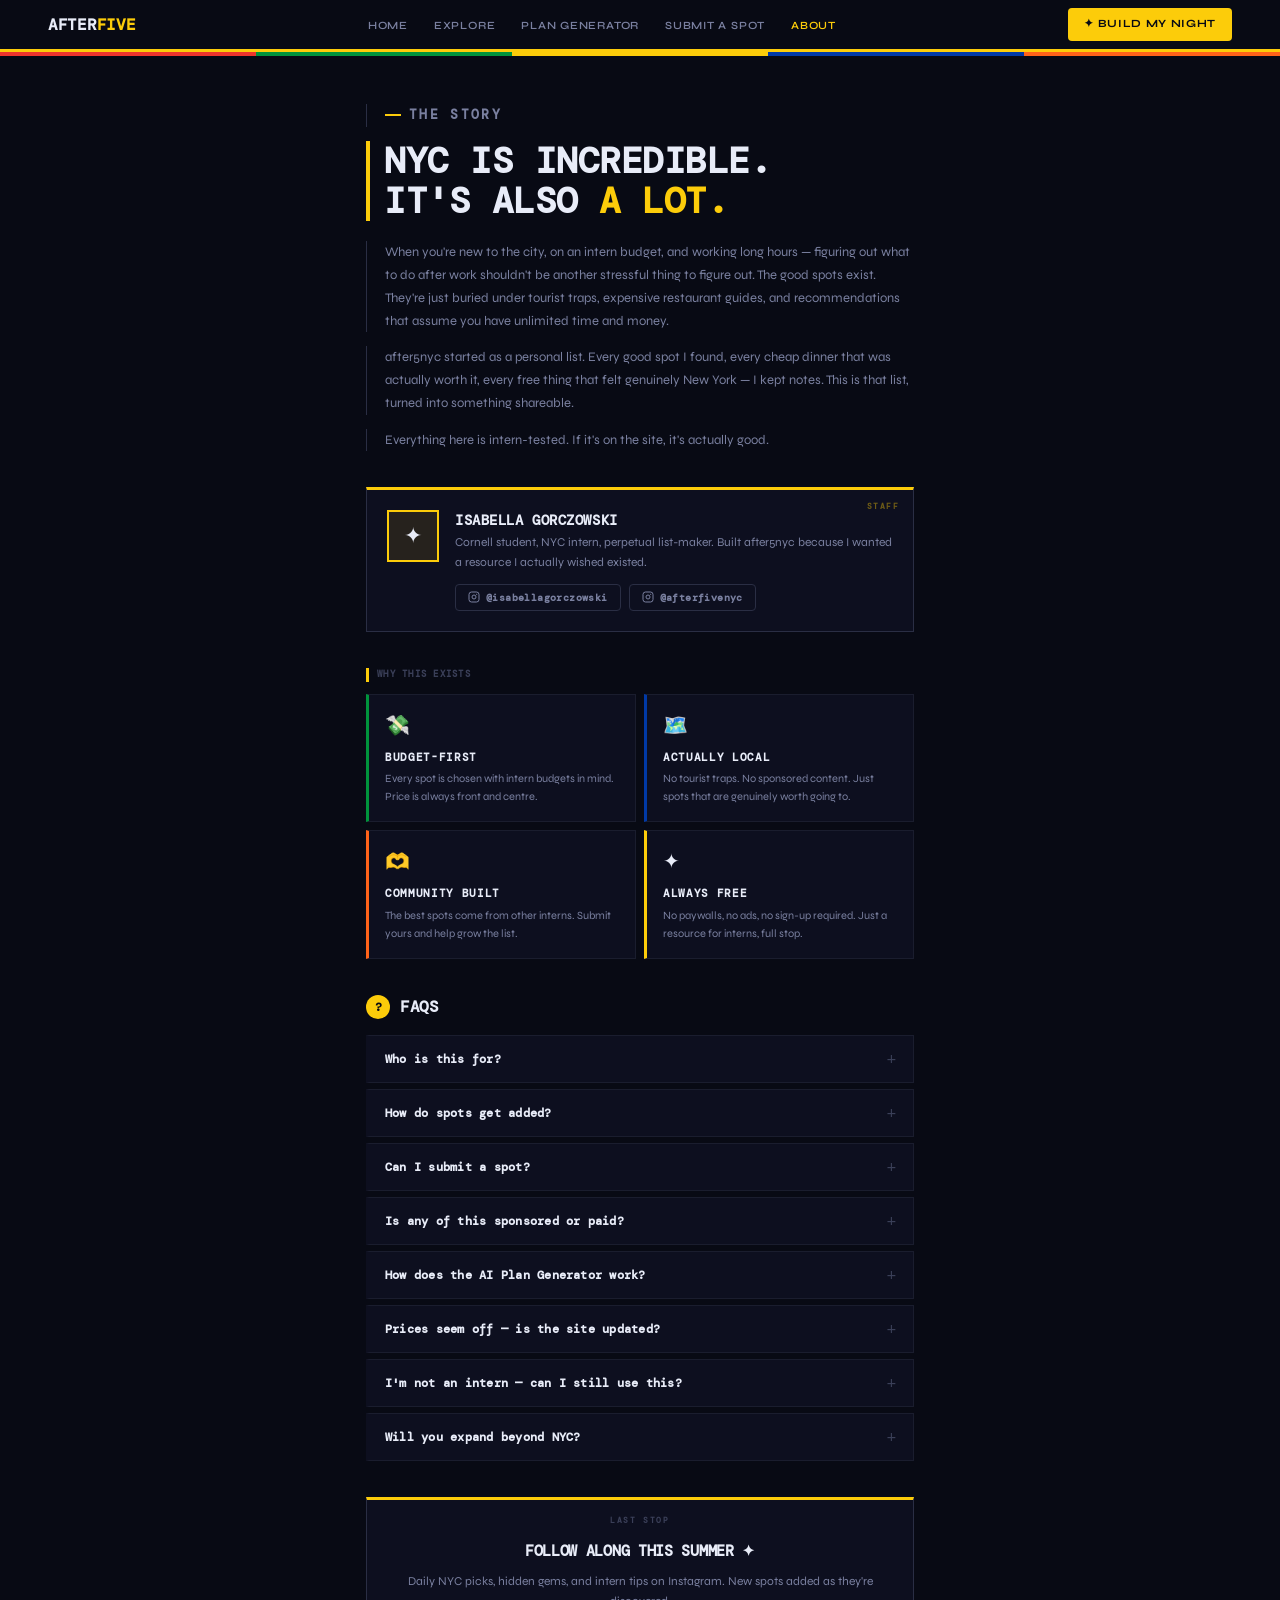
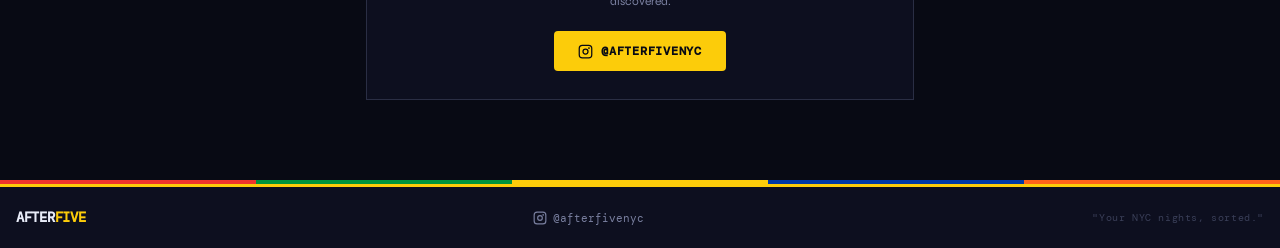
==== about.html @ 870ece48 "Add files via upload" ====
<!DOCTYPE html>
<html lang="en">
<head>
  <meta charset="UTF-8" />
  <meta name="viewport" content="width=device-width, initial-scale=1.0" />
  <title>afterfive — About</title>
  <link rel="preconnect" href="https://fonts.googleapis.com" />
  <link rel="preconnect" href="https://fonts.gstatic.com" crossorigin />
  <link rel="stylesheet" href="https://fonts.googleapis.com/css2?family=DM+Mono:wght@400;500&family=Syne:wght@400;500;600;700;800&display=swap" />
  <style>
    :root {
      --midnight: #080A14;
      --surface:  #0D0F1F;
      --surface2: #141728;
      --border:   #1A1D2E;
      --border2:  #2A2E44;
      --lime:     #FCCC0A;
      --lime-dim: rgba(252,204,10,0.10);
      --text:     #E8ECF8;
      --muted:    #7A80A0;
      --subdued:  #3A3F58;
      --amber:    #EE352C;
      --green:    #00933C;
      --blue:     #0039A6;
      --purple:   #FF6319;
      --urgency:  #EE352C;
      --pad:      16px;
      --r-card:   0px;
      --r-btn:    4px;
      --r-badge:  3px;
    }

    *, *::before, *::after { box-sizing: border-box; margin: 0; padding: 0; }
    html { scroll-behavior: smooth; }
    body {
      background: var(--midnight); color: var(--text);
      font-family: 'Syne', sans-serif; font-size: 14px;
      line-height: 1.5; overflow-x: hidden;
    }

    /* ── NAV ── */
    .nav {
      position: sticky; top: 0; z-index: 200;
      display: flex; align-items: center; justify-content: space-between;
      padding: 0 var(--pad); height: 52px;
      background: var(--midnight);
      border-bottom: 3px solid var(--lime);
    }
    .nav-logo {
      font-size: 16px; font-weight: 800; text-decoration: none;
      letter-spacing: -0.3px; font-family: 'DM Mono', monospace; text-transform: uppercase;
    }
    .nav-logo .after { color: var(--text); }
    .nav-logo .five  { color: var(--lime); }
    .nav-links { display: none; list-style: none; gap: 2px; }
    .nav-links a {
      color: var(--muted); text-decoration: none; font-size: 11px;
      font-weight: 600; padding: 6px 12px; letter-spacing: 0.07em;
      text-transform: uppercase; transition: color 0.15s;
    }
    .nav-links a:hover  { color: var(--text); }
    .nav-links a.active { color: var(--lime); }
    .nav-cta {
      display: none; background: var(--lime); color: var(--midnight); border: none;
      border-radius: var(--r-btn); padding: 8px 16px;
      font-family: 'Syne', sans-serif; font-size: 11px; font-weight: 700;
      cursor: pointer; text-decoration: none; transition: opacity 0.15s;
      white-space: nowrap; letter-spacing: 0.06em; text-transform: uppercase;
    }
    .nav-cta:hover { opacity: 0.85; }

    .nav-stripe { display: flex; height: 4px; }
    .nav-stripe span { flex: 1; }

    .hamburger {
      display: flex; flex-direction: column; gap: 5px;
      background: none; border: none; cursor: pointer; padding: 4px;
    }
    .hamburger span {
      display: block; width: 22px; height: 2px;
      background: var(--text); border-radius: 0; transition: all 0.25s;
    }
    .hamburger.open span:nth-child(1) { transform: translateY(7px) rotate(45deg); }
    .hamburger.open span:nth-child(2) { opacity: 0; }
    .hamburger.open span:nth-child(3) { transform: translateY(-7px) rotate(-45deg); }

    .mobile-drawer {
      display: none; position: fixed; inset: 0; z-index: 199;
      background: var(--midnight); flex-direction: column;
      padding: 72px var(--pad) var(--pad); gap: 0;
      border-top: 3px solid var(--lime); margin-top: 52px;
    }
    .mobile-drawer.open { display: flex; }
    .mobile-drawer a {
      color: var(--text); text-decoration: none;
      font-size: 22px; font-weight: 800; padding: 14px 0;
      border-bottom: 1px solid var(--border); transition: color 0.15s;
      display: flex; align-items: center; justify-content: space-between;
      font-family: 'DM Mono', monospace; text-transform: uppercase; letter-spacing: -0.5px;
    }
    .mobile-drawer a::after { content: '→'; color: var(--subdued); font-size: 14px; }
    .mobile-drawer a:hover { color: var(--lime); }
    .mobile-drawer a.drawer-cta {
      font-size: 13px; margin-top: 24px; background: var(--lime); color: var(--midnight);
      border: none; border-radius: var(--r-btn); padding: 14px 28px;
      text-align: center; font-weight: 700; justify-content: center; letter-spacing: 0.06em;
    }
    .mobile-drawer a.drawer-cta::after { display: none; }
    .drawer-tag { margin-top: auto; font-size: 10px; color: var(--subdued); font-family: 'DM Mono', monospace; }

    /* ── CONTENT WRAP ── */
    .about-wrap {
      max-width: 580px;
      margin: 0 auto;
      padding: 32px var(--pad) 80px;
    }

    /* ── HERO — station nameplate style ── */
    .about-hero { margin-bottom: 36px; }

    .about-tag {
      font-size: 9px; font-weight: 600; color: var(--lime);
      letter-spacing: 0.18em; text-transform: uppercase;
      font-family: 'DM Mono', monospace; margin-bottom: 10px;
      display: flex; align-items: center; gap: 8px;
    }
    .about-tag::before {
      content: ''; display: block; width: 16px; height: 2px; background: var(--lime);
    }

    .about-hero h1 {
      font-size: 28px; font-weight: 800; line-height: 1.12;
      margin-bottom: 20px; letter-spacing: -0.5px;
      font-family: 'DM Mono', monospace; text-transform: uppercase;
      border-left: 4px solid var(--lime); padding-left: 14px;
    }
    .about-hero h1 em { font-style: normal; color: var(--lime); }

    .about-hero p {
      font-size: 13px; color: var(--muted); line-height: 1.75;
      margin-bottom: 14px; padding-left: 18px;
      border-left: 1px solid var(--border2);
    }
    .about-hero p:last-child { margin-bottom: 0; }

    /* ── CREATOR CARD — looks like a transit ID badge ── */
    .creator-card {
      background: var(--surface); border: 1px solid var(--border2);
      border-top: 3px solid var(--lime);
      border-radius: var(--r-card); padding: 20px; margin-bottom: 36px;
      display: flex; gap: 16px; align-items: flex-start;
      position: relative; overflow: hidden;
    }
    .creator-card::before {
      content: 'STAFF'; position: absolute; top: 10px; right: 14px;
      font-size: 8px; font-weight: 800; color: var(--lime);
      font-family: 'DM Mono', monospace; letter-spacing: 0.18em;
      opacity: 0.4;
    }

    .creator-avatar {
      width: 52px; height: 52px; border-radius: 0;
      background: var(--lime-dim); border: 2px solid var(--lime);
      display: flex; align-items: center; justify-content: center;
      font-size: 22px; flex-shrink: 0;
    }
    .creator-info { flex: 1; }
    .creator-name {
      font-size: 14px; font-weight: 800; margin-bottom: 2px;
      font-family: 'DM Mono', monospace; text-transform: uppercase; letter-spacing: 0.04em;
    }
    .creator-bio  { font-size: 12px; color: var(--muted); line-height: 1.6; margin-bottom: 12px; }
    .creator-links { display: flex; gap: 8px; flex-wrap: wrap; }
    .creator-link {
      display: flex; align-items: center; gap: 6px;
      padding: 5px 12px; border-radius: var(--r-btn);
      border: 1px solid var(--border2); background: transparent;
      color: var(--muted); font-size: 10px; font-weight: 600;
      text-decoration: none; font-family: 'DM Mono', monospace;
      transition: all 0.15s; letter-spacing: 0.04em;
    }
    .creator-link:hover { border-color: var(--lime); color: var(--lime); }
    .creator-link svg { width: 12px; height: 12px; }

    /* ── MISSION GRID — route map cards ── */
    .mission-section-label {
      font-size: 9px; font-weight: 600; color: var(--subdued);
      letter-spacing: 0.14em; text-transform: uppercase;
      font-family: 'DM Mono', monospace; margin-bottom: 12px;
      display: flex; align-items: center; gap: 8px;
    }
    .mission-section-label::before {
      content: ''; display: block; width: 3px; height: 14px;
      background: var(--lime); flex-shrink: 0;
    }

    .mission-grid {
      display: grid; grid-template-columns: 1fr 1fr;
      gap: 8px; margin-bottom: 36px;
    }
    .mission-block {
      background: var(--surface); border: 1px solid var(--border);
      border-radius: var(--r-card); padding: 16px;
      border-left: 3px solid var(--border2);
      transition: border-color 0.15s;
    }
    .mission-block:nth-child(1) { border-left-color: var(--green); }
    .mission-block:nth-child(2) { border-left-color: var(--blue); }
    .mission-block:nth-child(3) { border-left-color: var(--purple); }
    .mission-block:nth-child(4) { border-left-color: var(--lime); }

    .mission-icon  { font-size: 20px; margin-bottom: 8px; display: block; }
    .mission-title {
      font-size: 11px; font-weight: 800; margin-bottom: 5px;
      font-family: 'DM Mono', monospace; text-transform: uppercase; letter-spacing: 0.06em;
    }
    .mission-desc  { font-size: 11px; color: var(--muted); line-height: 1.6; }

    /* ── FAQ — accordion ── */
    .faq-section { margin-bottom: 0; }
    .faq-section h2 {
      font-size: 16px; font-weight: 800; margin-bottom: 16px;
      font-family: 'DM Mono', monospace; text-transform: uppercase;
      letter-spacing: -0.3px; display: flex; align-items: center; gap: 10px;
    }
    .faq-section h2::before {
      content: '?'; display: flex; align-items: center; justify-content: center;
      width: 24px; height: 24px; border-radius: 50%;
      background: var(--lime); color: var(--midnight);
      font-size: 12px; font-weight: 900; flex-shrink: 0;
      font-family: 'DM Mono', monospace;
    }

    .faq-list { display: flex; flex-direction: column; gap: 6px; }
    .faq-item {
      background: var(--surface); border: 1px solid var(--border);
      border-radius: var(--r-card); overflow: hidden;
      transition: border-color 0.15s; border-left: 3px solid transparent;
    }
    .faq-item.open { border-color: var(--border2); border-left-color: var(--lime); }
    .faq-q {
      padding: 14px 16px; display: flex; justify-content: space-between;
      align-items: center; cursor: pointer; gap: 12px;
      font-size: 12px; font-weight: 700; line-height: 1.4;
      font-family: 'DM Mono', monospace; letter-spacing: 0.02em;
    }
    .faq-q:hover { color: var(--lime); }
    .faq-arrow {
      color: var(--subdued); font-size: 18px; flex-shrink: 0;
      transition: transform 0.2s, color 0.15s; line-height: 1;
      font-weight: 300;
    }
    .faq-item.open .faq-arrow { transform: rotate(45deg); color: var(--lime); }
    .faq-a {
      max-height: 0; overflow: hidden;
      transition: max-height 0.3s ease, padding 0.2s;
      font-size: 12px; color: var(--muted); line-height: 1.75;
      padding: 0 16px;
    }
    .faq-item.open .faq-a { max-height: 300px; padding: 0 16px 16px; }

    /* ── INSTAGRAM CTA — end-of-line terminus ── */
    .ig-cta {
      margin-top: 36px;
      background: var(--surface);
      border: 1px solid var(--border2);
      border-top: 3px solid var(--lime);
      border-radius: var(--r-card); padding: 28px 24px;
      text-align: center; position: relative; overflow: hidden;
    }
    .ig-cta::before {
      content: 'LAST STOP';
      position: absolute; top: 14px; left: 50%; transform: translateX(-50%);
      font-size: 8px; font-weight: 800; color: var(--subdued);
      font-family: 'DM Mono', monospace; letter-spacing: 0.2em;
    }
    .ig-cta h3 {
      font-size: 15px; font-weight: 800; margin-bottom: 8px; margin-top: 12px;
      font-family: 'DM Mono', monospace; text-transform: uppercase; letter-spacing: -0.3px;
    }
    .ig-cta p { font-size: 12px; color: var(--muted); margin-bottom: 20px; line-height: 1.7; }
    .ig-btn {
      display: inline-flex; align-items: center; gap: 8px;
      background: var(--lime); color: var(--midnight);
      border-radius: var(--r-btn); padding: 11px 24px;
      font-family: 'DM Mono', monospace; font-size: 12px; font-weight: 700;
      text-decoration: none; transition: opacity 0.15s;
      text-transform: uppercase; letter-spacing: 0.06em;
    }
    .ig-btn:hover { opacity: 0.88; }
    .ig-btn svg { width: 15px; height: 15px; }

    /* ── FOOTER ── */
    .footer-stripe { display: flex; height: 4px; }
    .footer-stripe span { flex: 1; }
    footer {
      border-top: 3px solid var(--lime); padding: 20px var(--pad);
      display: flex; align-items: center; justify-content: space-between;
      flex-wrap: wrap; gap: 12px; background: var(--surface);
    }
    .footer-logo {
      font-size: 14px; font-weight: 800; text-decoration: none;
      font-family: 'DM Mono', monospace; text-transform: uppercase; letter-spacing: -0.3px;
    }
    .footer-logo .after { color: var(--text); }
    .footer-logo .five  { color: var(--lime); }
    .footer-ig {
      display: flex; align-items: center; gap: 6px;
      font-size: 11px; color: var(--muted); text-decoration: none;
      font-family: 'DM Mono', monospace; transition: color 0.15s;
    }
    .footer-ig svg { width: 14px; height: 14px; }
    .footer-ig:hover { color: var(--lime); }
    footer p { font-size: 10px; color: var(--subdued); font-family: 'DM Mono', monospace; letter-spacing: 0.06em; }

    /* ── RESPONSIVE ── */
    @media (min-width: 640px) {
      .hamburger { display: none; }
      .nav-links  { display: flex; }
      .nav-cta    { display: inline-flex; }
    }
    @media (min-width: 900px) {
      .nav { padding: 0 48px; }
      .about-wrap { padding-top: 48px; }
      .about-hero h1 { font-size: 36px; }
    }
  </style>
</head>
<body>

  <nav class="nav">
    <a class="nav-logo" href="index.html"><span class="after">after</span><span class="five">five</span></a>
    <ul class="nav-links">
      <li><a href="index.html">Home</a></li>
      <li><a href="explore.html">Explore</a></li>
      <li><a href="ai.html">Plan Generator</a></li>
      <li><a href="submit.html">Submit a Spot</a></li>
      <li><a href="about.html" class="active">About</a></li>
    </ul>
    <a class="nav-cta" href="ai.html">✦ Build My Night</a>
    <button class="hamburger" id="hamburgerBtn" aria-label="Open menu">
      <span></span><span></span><span></span>
    </button>
  </nav>

  <div class="nav-stripe" aria-hidden="true">
    <span style="background:#EE352C;"></span>
    <span style="background:#00933C;"></span>
    <span style="background:#FCCC0A;"></span>
    <span style="background:#0039A6;"></span>
    <span style="background:#FF6319;"></span>
  </div>

  <div class="mobile-drawer" id="mobileMenu">
    <a href="index.html">Home</a>
    <a href="explore.html">Explore</a>
    <a href="ai.html">Plan Generator</a>
    <a href="submit.html">Submit a Spot</a>
    <a href="about.html">About</a>
    <a class="drawer-cta" href="ai.html">✦ Build My Night</a>
    <p class="drawer-tag">"Your NYC nights, sorted."</p>
  </div>

  <!-- ── CONTENT ── -->
  <div class="about-wrap">

    <!-- HERO -->
    <div class="about-hero">
      <p class="about-tag">The story</p>
      <h1>NYC is incredible.<br>It's also <em>a lot.</em></h1>
      <p>When you're new to the city, on an intern budget, and working long hours — figuring out what to do after work shouldn't be another stressful thing to figure out. The good spots exist. They're just buried under tourist traps, expensive restaurant guides, and recommendations that assume you have unlimited time and money.</p>
      <p>after5nyc started as a personal list. Every good spot I found, every cheap dinner that was actually worth it, every free thing that felt genuinely New York — I kept notes. This is that list, turned into something shareable.</p>
      <p>Everything here is intern-tested. If it's on the site, it's actually good.</p>
    </div>

    <!-- CREATOR CARD -->
    <div class="creator-card">
      <div class="creator-avatar">✦</div>
      <div class="creator-info">
        <p class="creator-name">Isabella Gorczowski</p>
        <p class="creator-bio">Cornell student, NYC intern, perpetual list-maker. Built after5nyc because I wanted a resource I actually wished existed.</p>
        <div class="creator-links">
          <a class="creator-link" href="https://instagram.com/isabellagorczowski" target="_blank">
            <svg viewBox="0 0 24 24" fill="none" stroke="currentColor" stroke-width="2"><rect x="2" y="2" width="20" height="20" rx="5"/><circle cx="12" cy="12" r="4"/><circle cx="17.5" cy="6.5" r="0.5" fill="currentColor"/></svg>
            @isabellagorczowski
          </a>
          <a class="creator-link" href="https://instagram.com/afterfivenyc" target="_blank">
            <svg viewBox="0 0 24 24" fill="none" stroke="currentColor" stroke-width="2"><rect x="2" y="2" width="20" height="20" rx="5"/><circle cx="12" cy="12" r="4"/><circle cx="17.5" cy="6.5" r="0.5" fill="currentColor"/></svg>
            @afterfivenyc
          </a>
        </div>
      </div>
    </div>

    <!-- MISSION -->
    <p class="mission-section-label">Why this exists</p>
    <div class="mission-grid">
      <div class="mission-block">
        <span class="mission-icon">💸</span>
        <p class="mission-title">Budget-first</p>
        <p class="mission-desc">Every spot is chosen with intern budgets in mind. Price is always front and centre.</p>
      </div>
      <div class="mission-block">
        <span class="mission-icon">🗺️</span>
        <p class="mission-title">Actually local</p>
        <p class="mission-desc">No tourist traps. No sponsored content. Just spots that are genuinely worth going to.</p>
      </div>
      <div class="mission-block">
        <span class="mission-icon">🫶</span>
        <p class="mission-title">Community built</p>
        <p class="mission-desc">The best spots come from other interns. Submit yours and help grow the list.</p>
      </div>
      <div class="mission-block">
        <span class="mission-icon">✦</span>
        <p class="mission-title">Always free</p>
        <p class="mission-desc">No paywalls, no ads, no sign-up required. Just a resource for interns, full stop.</p>
      </div>
    </div>

    <!-- FAQ -->
    <div class="faq-section">
      <h2>FAQs</h2>
      <div class="faq-list">

        <div class="faq-item" onclick="toggleFaq(this)">
          <div class="faq-q">Who is this for?<span class="faq-arrow">+</span></div>
          <div class="faq-a">Primarily NYC summer interns — especially people who are new to the city and don't have an existing network of friends to ask for recommendations. That said, anyone who wants curated, budget-conscious NYC picks will find it useful.</div>
        </div>

        <div class="faq-item" onclick="toggleFaq(this)">
          <div class="faq-q">How do spots get added?<span class="faq-arrow">+</span></div>
          <div class="faq-a">Every spot on the site has been personally vetted or submitted by an intern. Nothing gets added just because it's popular or well-reviewed online. If it's here, someone with an intern budget thought it was worth it.</div>
        </div>

        <div class="faq-item" onclick="toggleFaq(this)">
          <div class="faq-q">Can I submit a spot?<span class="faq-arrow">+</span></div>
          <div class="faq-a">Yes — that's the whole point. Hit the "Submit a spot" button on any page and fill in the details. Good submissions get reviewed and added within a few days. The more interns contribute, the better the site gets for everyone.</div>
        </div>

        <div class="faq-item" onclick="toggleFaq(this)">
          <div class="faq-q">Is any of this sponsored or paid?<span class="faq-arrow">+</span></div>
          <div class="faq-a">No. Nothing on this site is paid placement or sponsored content. No restaurant has paid to be listed here. Everything is here because it's genuinely good for interns on a budget — that's the only criteria.</div>
        </div>

        <div class="faq-item" onclick="toggleFaq(this)">
          <div class="faq-q">How does the AI Plan Generator work?<span class="faq-arrow">+</span></div>
          <div class="faq-a">It's not quite AI... yet — it's a smart recommendation engine. You tell it your vibe, budget, neighborhood, and group size, and it builds a sequenced night out from the curated spot database. It prioritises spots near your chosen neighborhood and filters by budget. Think of it as a very opinionated friend who knows the city well.</div>
        </div>

        <div class="faq-item" onclick="toggleFaq(this)">
          <div class="faq-q">Prices seem off — is the site updated?<span class="faq-arrow">+</span></div>
          <div class="faq-a">Prices are updated regularly but NYC menus change constantly. Always check the spot's own menu or Google for the latest. If something is noticeably wrong, submit a correction via the Submit page and it'll get fixed quickly.</div>
        </div>

        <div class="faq-item" onclick="toggleFaq(this)">
          <div class="faq-q">I'm not an intern — can I still use this?<span class="faq-arrow">+</span></div>
          <div class="faq-a">Of course. The site is free and public. The focus is intern-friendly budgets and vibes but honestly most of the spots are just good NYC recommendations for anyone who doesn't want to spend $40 on a cocktail.</div>
        </div>

        <div class="faq-item" onclick="toggleFaq(this)">
          <div class="faq-q">Will you expand beyond NYC?<span class="faq-arrow">+</span></div>
          <div class="faq-a">Maybe eventually — Boston, DC, Chicago, and LA all have big intern summers. But the goal right now is to make the NYC version genuinely excellent before expanding anywhere. Quality over coverage.</div>
        </div>

      </div>
    </div>

    <!-- INSTAGRAM CTA -->
    <div class="ig-cta">
      <h3>Follow along this summer ✦</h3>
      <p>Daily NYC picks, hidden gems, and intern tips on Instagram. New spots added as they're discovered.</p>
      <a class="ig-btn" href="https://instagram.com/afterfivenyc" target="_blank">
        <svg viewBox="0 0 24 24" fill="none" stroke="currentColor" stroke-width="2"><rect x="2" y="2" width="20" height="20" rx="5"/><circle cx="12" cy="12" r="4"/><circle cx="17.5" cy="6.5" r="0.5" fill="currentColor"/></svg>
        @afterfivenyc
      </a>
    </div>

  </div>

  <div class="footer-stripe" aria-hidden="true">
    <span style="background:#EE352C;"></span>
    <span style="background:#00933C;"></span>
    <span style="background:#FCCC0A;"></span>
    <span style="background:#0039A6;"></span>
    <span style="background:#FF6319;"></span>
  </div>
  <footer>
    <a class="footer-logo" href="index.html"><span class="after">after</span><span class="five">five</span></a>
    <a class="footer-ig" href="https://instagram.com/afterfivenyc" target="_blank">
      <svg viewBox="0 0 24 24" fill="none" stroke="currentColor" stroke-width="2"><rect x="2" y="2" width="20" height="20" rx="5"/><circle cx="12" cy="12" r="4"/><circle cx="17.5" cy="6.5" r="0.5" fill="currentColor"/></svg>
      @afterfivenyc
    </a>
    <p>"Your NYC nights, sorted."</p>
  </footer>

  <script>
    const hamburgerBtn = document.getElementById('hamburgerBtn');
    const mobileMenu   = document.getElementById('mobileMenu');
    hamburgerBtn.addEventListener('click', () => {
      hamburgerBtn.classList.toggle('open');
      mobileMenu.classList.toggle('open');
      document.body.style.overflow = mobileMenu.classList.contains('open') ? 'hidden' : '';
    });
    mobileMenu.querySelectorAll('a').forEach(a => {
      a.addEventListener('click', () => {
        hamburgerBtn.classList.remove('open');
        mobileMenu.classList.remove('open');
        document.body.style.overflow = '';
      });
    });

    function toggleFaq(item) {
      const isOpen = item.classList.contains('open');
      document.querySelectorAll('.faq-item').forEach(f => f.classList.remove('open'));
      if (!isOpen) item.classList.add('open');
    }
  </script>
</body>
</html>
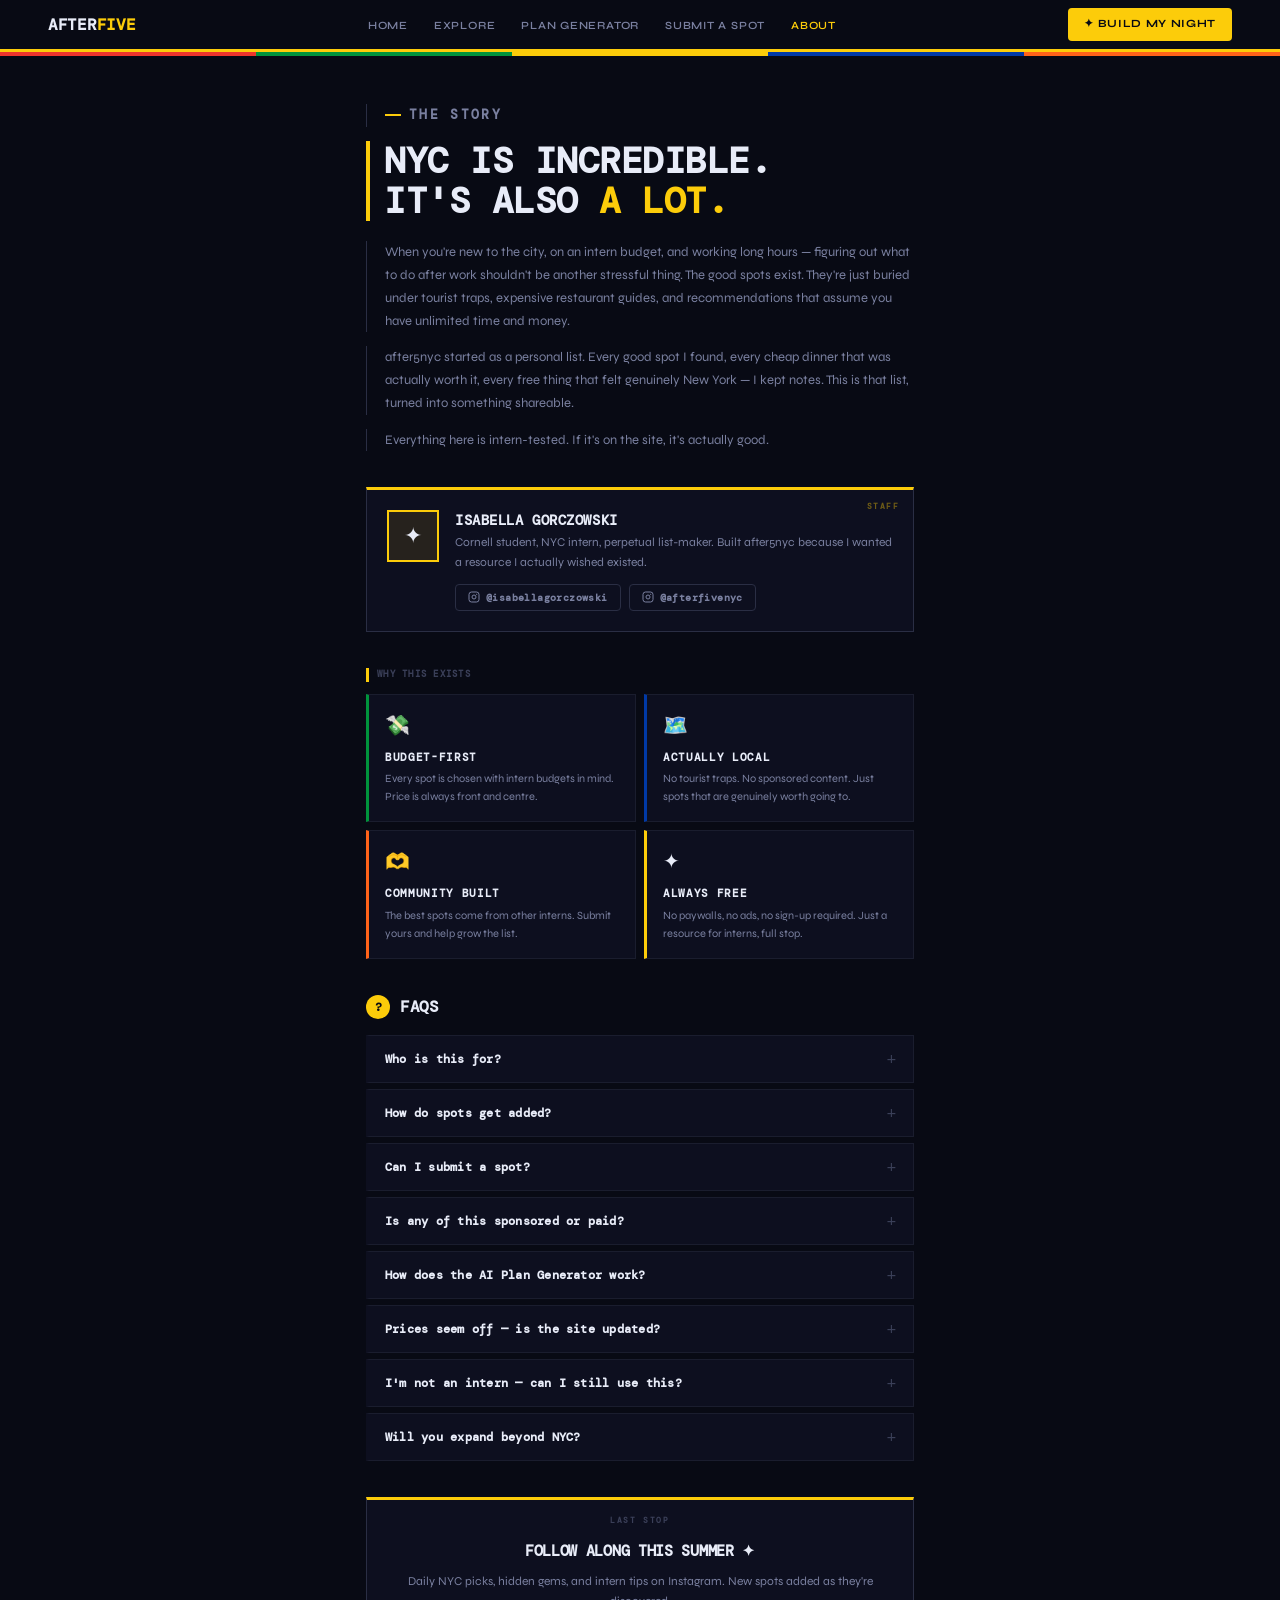
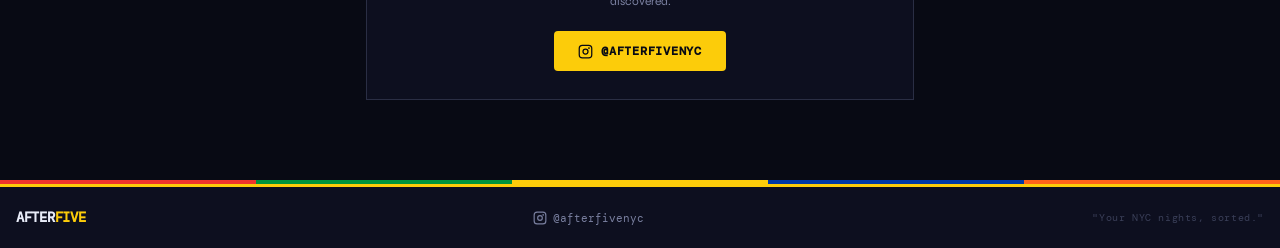
==== commit 87f4786f: "Update about.html" ====
--- a/about.html
+++ b/about.html
@@ -368,7 +368,7 @@
     <div class="about-hero">
       <p class="about-tag">The story</p>
       <h1>NYC is incredible.<br>It's also <em>a lot.</em></h1>
-      <p>When you're new to the city, on an intern budget, and working long hours — figuring out what to do after work shouldn't be another stressful thing to figure out. The good spots exist. They're just buried under tourist traps, expensive restaurant guides, and recommendations that assume you have unlimited time and money.</p>
+      <p>When you're new to the city, on an intern budget, and working long hours — figuring out what to do after work shouldn't be another stressful thing. The good spots exist. They're just buried under tourist traps, expensive restaurant guides, and recommendations that assume you have unlimited time and money.</p>
       <p>after5nyc started as a personal list. Every good spot I found, every cheap dinner that was actually worth it, every free thing that felt genuinely New York — I kept notes. This is that list, turned into something shareable.</p>
       <p>Everything here is intern-tested. If it's on the site, it's actually good.</p>
     </div>
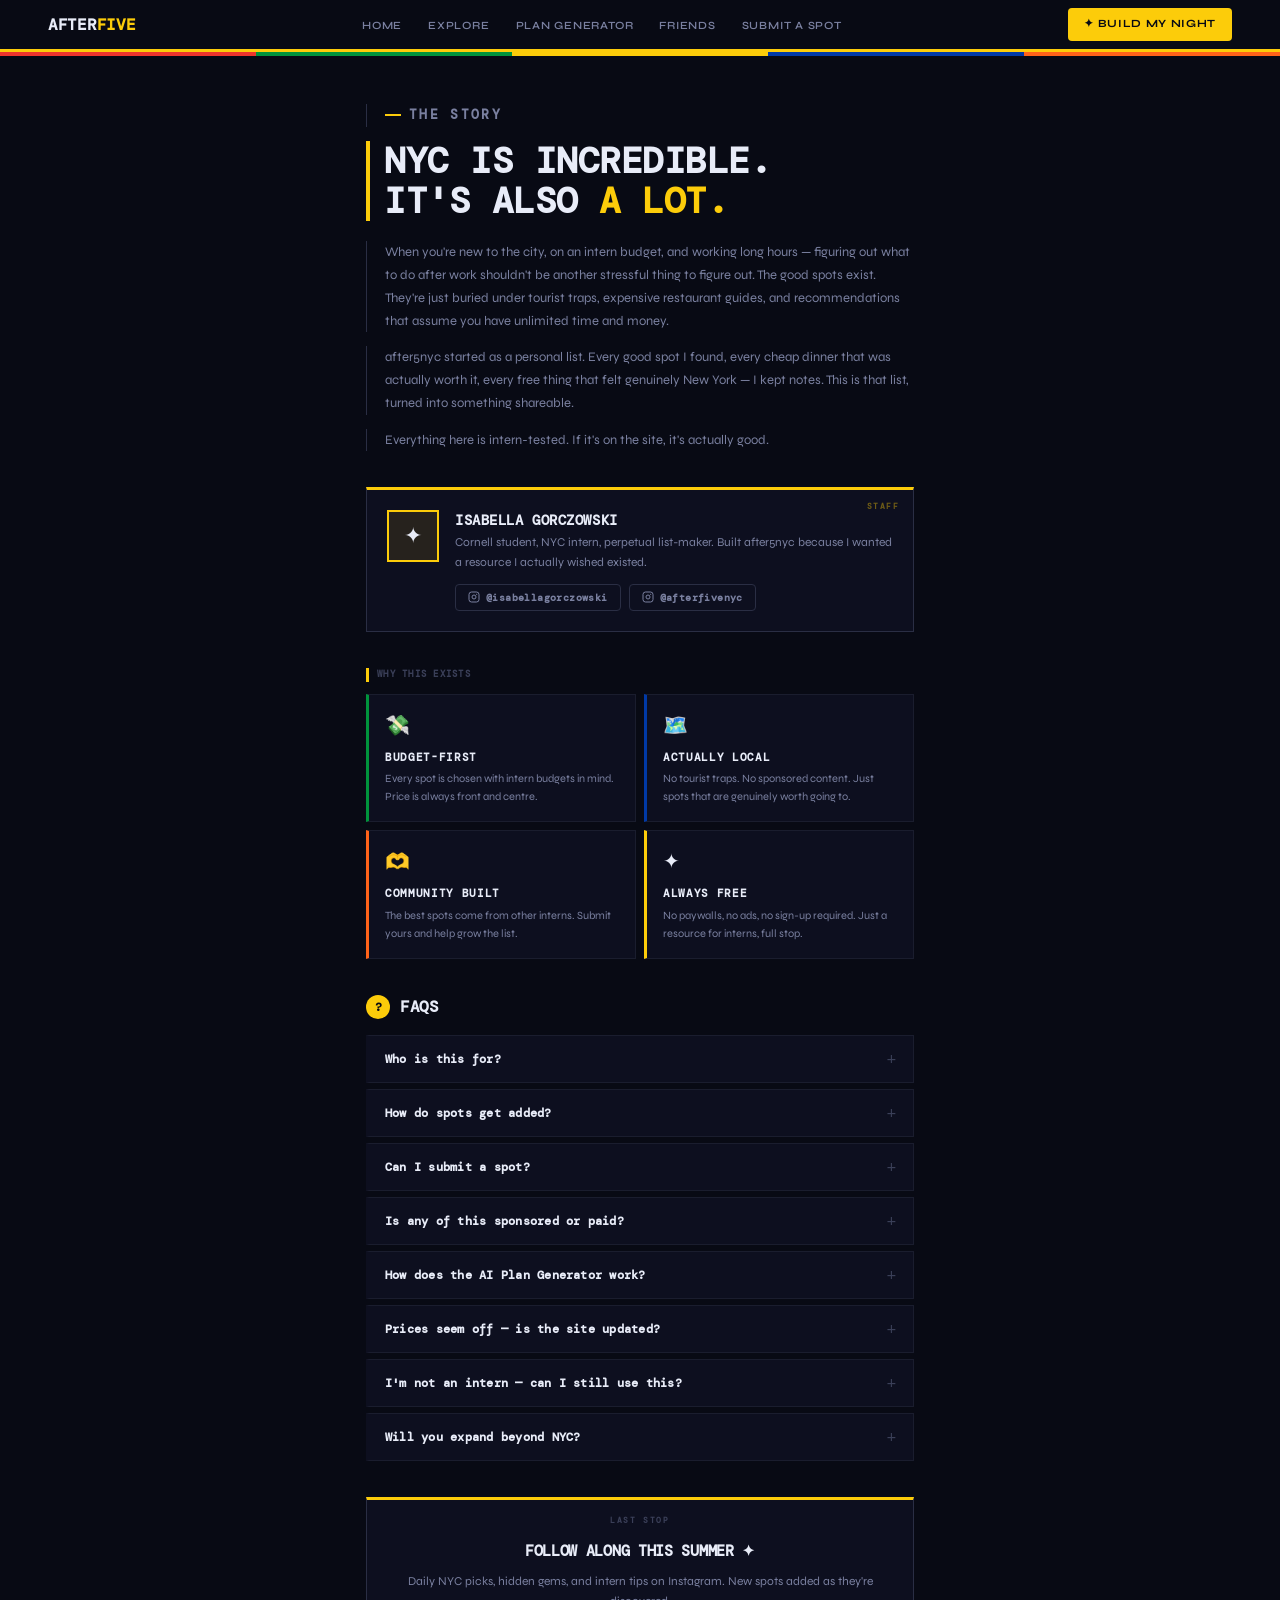
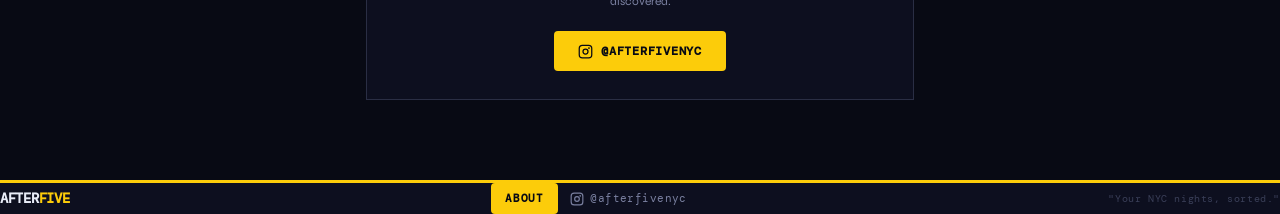
==== commit b4ad7270: "Add files via upload" ====
--- a/about.html
+++ b/about.html
@@ -290,28 +290,7 @@
     .ig-btn:hover { opacity: 0.88; }
     .ig-btn svg { width: 15px; height: 15px; }
 
-    /* ── FOOTER ── */
-    .footer-stripe { display: flex; height: 4px; }
-    .footer-stripe span { flex: 1; }
-    footer {
-      border-top: 3px solid var(--lime); padding: 20px var(--pad);
-      display: flex; align-items: center; justify-content: space-between;
-      flex-wrap: wrap; gap: 12px; background: var(--surface);
-    }
-    .footer-logo {
-      font-size: 14px; font-weight: 800; text-decoration: none;
-      font-family: 'DM Mono', monospace; text-transform: uppercase; letter-spacing: -0.3px;
-    }
-    .footer-logo .after { color: var(--text); }
-    .footer-logo .five  { color: var(--lime); }
-    .footer-ig {
-      display: flex; align-items: center; gap: 6px;
-      font-size: 11px; color: var(--muted); text-decoration: none;
-      font-family: 'DM Mono', monospace; transition: color 0.15s;
-    }
-    .footer-ig svg { width: 14px; height: 14px; }
-    .footer-ig:hover { color: var(--lime); }
-    footer p { font-size: 10px; color: var(--subdued); font-family: 'DM Mono', monospace; letter-spacing: 0.06em; }
+    
 
     /* ── RESPONSIVE ── */
     @media (min-width: 640px) {
@@ -324,6 +303,30 @@
       .about-wrap { padding-top: 48px; }
       .about-hero h1 { font-size: 36px; }
     }
+  
+    /* ── FOOTER ── */
+    footer {
+      border-top: 3px solid var(--lime); padding: 20px var(--pad-sm);
+      background: var(--surface);
+      display: flex; align-items: center; justify-content: space-between;
+      flex-wrap: wrap; gap: 12px; margin-top: auto;
+    }
+    .footer-logo { font-size: 14px; font-weight: 800; text-decoration: none; font-family: 'DM Mono', monospace; text-transform: uppercase; letter-spacing: -0.3px; }
+    .footer-logo .after { color: var(--text); }
+    .footer-logo .five  { color: var(--lime); }
+    .footer-links { display: flex; align-items: center; gap: 12px; }
+    .footer-link-about {
+      font-size: 11px; font-weight: 600; text-decoration: none;
+      font-family: 'DM Mono', monospace; letter-spacing: 0.08em; text-transform: uppercase;
+      color: var(--midnight); background: var(--lime);
+      border: 2px solid var(--lime); border-radius: var(--r-btn);
+      padding: 5px 12px; transition: opacity 0.15s;
+    }
+    .footer-link-about:hover { opacity: 0.85; }
+    .footer-ig { display: flex; align-items: center; gap: 6px; color: var(--muted); text-decoration: none; font-size: 11px; font-family: 'DM Mono', monospace; letter-spacing: 0.04em; transition: color 0.15s; }
+    .footer-ig:hover { color: var(--lime); }
+    .footer-tagline { font-size: 10px; color: var(--subdued); font-family: 'DM Mono', monospace; letter-spacing: 0.06em; }
+
   </style>
 </head>
 <body>
@@ -334,8 +337,8 @@
       <li><a href="index.html">Home</a></li>
       <li><a href="explore.html">Explore</a></li>
       <li><a href="ai.html">Plan Generator</a></li>
+      <li><a href="friends.html">Friends</a></li>
       <li><a href="submit.html">Submit a Spot</a></li>
-      <li><a href="about.html" class="active">About</a></li>
     </ul>
     <a class="nav-cta" href="ai.html">✦ Build My Night</a>
     <button class="hamburger" id="hamburgerBtn" aria-label="Open menu">
@@ -355,8 +358,8 @@
     <a href="index.html">Home</a>
     <a href="explore.html">Explore</a>
     <a href="ai.html">Plan Generator</a>
+    <a href="friends.html">Friends</a>
     <a href="submit.html">Submit a Spot</a>
-    <a href="about.html">About</a>
     <a class="drawer-cta" href="ai.html">✦ Build My Night</a>
     <p class="drawer-tag">"Your NYC nights, sorted."</p>
   </div>
@@ -368,7 +371,7 @@
     <div class="about-hero">
       <p class="about-tag">The story</p>
       <h1>NYC is incredible.<br>It's also <em>a lot.</em></h1>
-      <p>When you're new to the city, on an intern budget, and working long hours — figuring out what to do after work shouldn't be another stressful thing. The good spots exist. They're just buried under tourist traps, expensive restaurant guides, and recommendations that assume you have unlimited time and money.</p>
+      <p>When you're new to the city, on an intern budget, and working long hours — figuring out what to do after work shouldn't be another stressful thing to figure out. The good spots exist. They're just buried under tourist traps, expensive restaurant guides, and recommendations that assume you have unlimited time and money.</p>
       <p>after5nyc started as a personal list. Every good spot I found, every cheap dinner that was actually worth it, every free thing that felt genuinely New York — I kept notes. This is that list, turned into something shareable.</p>
       <p>Everything here is intern-tested. If it's on the site, it's actually good.</p>
     </div>
@@ -484,13 +487,16 @@
     <span style="background:#0039A6;"></span>
     <span style="background:#FF6319;"></span>
   </div>
-  <footer>
+    <footer>
     <a class="footer-logo" href="index.html"><span class="after">after</span><span class="five">five</span></a>
-    <a class="footer-ig" href="https://instagram.com/afterfivenyc" target="_blank">
-      <svg viewBox="0 0 24 24" fill="none" stroke="currentColor" stroke-width="2"><rect x="2" y="2" width="20" height="20" rx="5"/><circle cx="12" cy="12" r="4"/><circle cx="17.5" cy="6.5" r="0.5" fill="currentColor"/></svg>
-      @afterfivenyc
-    </a>
-    <p>"Your NYC nights, sorted."</p>
+    <div class="footer-links">
+      <a href="about.html" class="footer-link-about">About</a>
+      <a href="https://instagram.com/afterfivenyc" target="_blank" class="footer-ig">
+        <svg viewBox="0 0 24 24" fill="none" stroke="currentColor" stroke-width="2" width="14" height="14"><rect x="2" y="2" width="20" height="20" rx="5"/><circle cx="12" cy="12" r="4"/><circle cx="17.5" cy="6.5" r="0.5" fill="currentColor"/></svg>
+        @afterfivenyc
+      </a>
+    </div>
+    <p class="footer-tagline">"Your NYC nights, sorted."</p>
   </footer>
 
   <script>
@@ -514,6 +520,35 @@
       document.querySelectorAll('.faq-item').forEach(f => f.classList.remove('open'));
       if (!isOpen) item.classList.add('open');
     }
+    // ── HAMBURGER ──
+  const _hBtn = document.getElementById('hamburgerBtn');
+  const _hMenu = document.getElementById('mobileMenu');
+  if (_hBtn && _hMenu) {
+    _hBtn.addEventListener('click', () => {
+      const open = _hMenu.classList.toggle('open');
+      _hBtn.classList.toggle('open', open);
+      document.body.style.overflow = open ? 'hidden' : '';
+    });
+    _hMenu.querySelectorAll('a').forEach(a => a.addEventListener('click', () => {
+      _hBtn.classList.remove('open'); _hMenu.classList.remove('open'); document.body.style.overflow = '';
+    }));
+  }
+
+  // ── AUTH STATE ──
+  (async () => {
+    try {
+      const { data: { session } } = await sb.auth.getSession();
+      const cta = document.getElementById('navCta');
+      const mobileLink = document.getElementById('mobileAuthLink');
+      if (session) {
+        const { data: profile } = await sb.from('profiles').select('full_name').eq('id', session.user.id).single();
+        const name = profile?.full_name?.split(' ')[0] || session.user.email?.split('@')[0] || 'You';
+        const initials = (profile?.full_name || name).split(' ').map(w=>w[0]).join('').slice(0,2).toUpperCase();
+        if (cta) { cta.textContent = name + ' →'; cta.href = 'plans.html'; }
+        if (mobileLink) { mobileLink.textContent = name + ' →'; mobileLink.href = 'plans.html'; }
+      }
+    } catch(e) {}
+  })();
   </script>
 </body>
 </html>
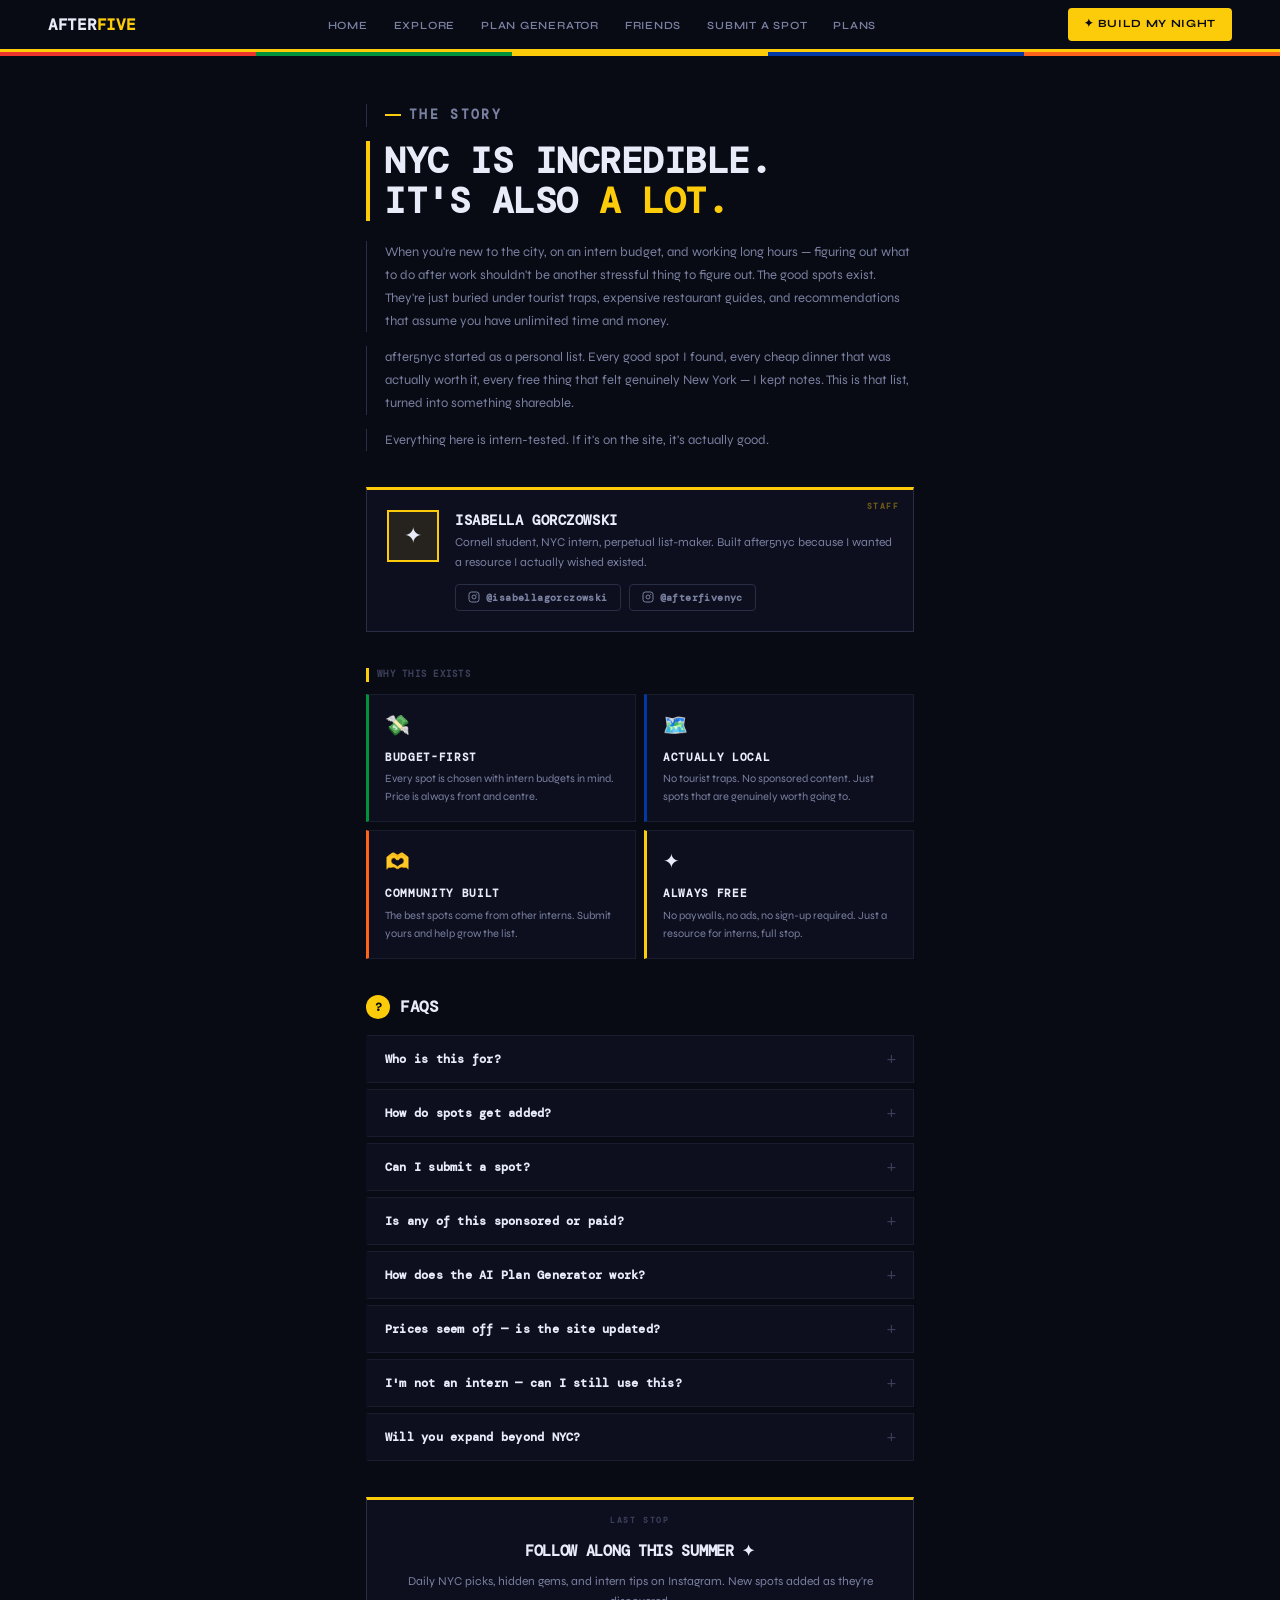
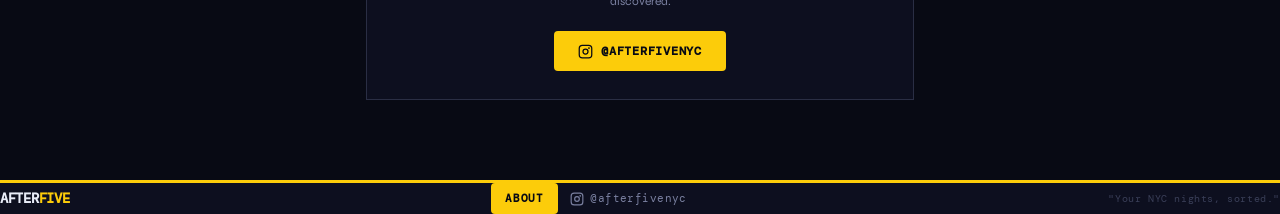
==== commit 9b3862e6: "Update about.html" ====
--- a/about.html
+++ b/about.html
@@ -84,28 +84,28 @@
     .hamburger.open span:nth-child(2) { opacity: 0; }
     .hamburger.open span:nth-child(3) { transform: translateY(-7px) rotate(-45deg); }
 
-    .mobile-drawer {
+    .mobile-menu {
       display: none; position: fixed; inset: 0; z-index: 199;
       background: var(--midnight); flex-direction: column;
       padding: 72px var(--pad) var(--pad); gap: 0;
       border-top: 3px solid var(--lime); margin-top: 52px;
     }
-    .mobile-drawer.open { display: flex; }
-    .mobile-drawer a {
+    .mobile-menu.open { display: flex; }
+    .mobile-menu a {
       color: var(--text); text-decoration: none;
       font-size: 22px; font-weight: 800; padding: 14px 0;
       border-bottom: 1px solid var(--border); transition: color 0.15s;
       display: flex; align-items: center; justify-content: space-between;
       font-family: 'DM Mono', monospace; text-transform: uppercase; letter-spacing: -0.5px;
     }
-    .mobile-drawer a::after { content: '→'; color: var(--subdued); font-size: 14px; }
-    .mobile-drawer a:hover { color: var(--lime); }
-    .mobile-drawer a.drawer-cta {
+    .mobile-menu a::after { content: '→'; color: var(--subdued); font-size: 14px; }
+    .mobile-menu a:hover { color: var(--lime); }
+    .mobile-menu a.menu-cta {
       font-size: 13px; margin-top: 24px; background: var(--lime); color: var(--midnight);
       border: none; border-radius: var(--r-btn); padding: 14px 28px;
       text-align: center; font-weight: 700; justify-content: center; letter-spacing: 0.06em;
     }
-    .mobile-drawer a.drawer-cta::after { display: none; }
+    .mobile-menu a.menu-cta::after { display: none; }
     .drawer-tag { margin-top: auto; font-size: 10px; color: var(--subdued); font-family: 'DM Mono', monospace; }
 
     /* ── CONTENT WRAP ── */
@@ -339,6 +339,7 @@
       <li><a href="ai.html">Plan Generator</a></li>
       <li><a href="friends.html">Friends</a></li>
       <li><a href="submit.html">Submit a Spot</a></li>
+      <li><a href="plans.html">Plans</a></li>
     </ul>
     <a class="nav-cta" href="ai.html">✦ Build My Night</a>
     <button class="hamburger" id="hamburgerBtn" aria-label="Open menu">
@@ -354,14 +355,14 @@
     <span style="background:#FF6319;"></span>
   </div>
 
-  <div class="mobile-drawer" id="mobileMenu">
+  <div class="mobile-menu" id="mobileMenu">
     <a href="index.html">Home</a>
     <a href="explore.html">Explore</a>
     <a href="ai.html">Plan Generator</a>
     <a href="friends.html">Friends</a>
     <a href="submit.html">Submit a Spot</a>
-    <a class="drawer-cta" href="ai.html">✦ Build My Night</a>
-    <p class="drawer-tag">"Your NYC nights, sorted."</p>
+    <a href="plans.html">Plans</a>
+    <a class="menu-cta" id="mobileAuthLink" href="auth.html">Sign in →</a>
   </div>
 
   <!-- ── CONTENT ── -->
@@ -520,35 +521,32 @@
       document.querySelectorAll('.faq-item').forEach(f => f.classList.remove('open'));
       if (!isOpen) item.classList.add('open');
     }
-    // ── HAMBURGER ──
-  const _hBtn = document.getElementById('hamburgerBtn');
-  const _hMenu = document.getElementById('mobileMenu');
-  if (_hBtn && _hMenu) {
-    _hBtn.addEventListener('click', () => {
-      const open = _hMenu.classList.toggle('open');
-      _hBtn.classList.toggle('open', open);
-      document.body.style.overflow = open ? 'hidden' : '';
-    });
-    _hMenu.querySelectorAll('a').forEach(a => a.addEventListener('click', () => {
-      _hBtn.classList.remove('open'); _hMenu.classList.remove('open'); document.body.style.overflow = '';
-    }));
-  }
-
-  // ── AUTH STATE ──
-  (async () => {
-    try {
-      const { data: { session } } = await sb.auth.getSession();
-      const cta = document.getElementById('navCta');
-      const mobileLink = document.getElementById('mobileAuthLink');
-      if (session) {
-        const { data: profile } = await sb.from('profiles').select('full_name').eq('id', session.user.id).single();
-        const name = profile?.full_name?.split(' ')[0] || session.user.email?.split('@')[0] || 'You';
-        const initials = (profile?.full_name || name).split(' ').map(w=>w[0]).join('').slice(0,2).toUpperCase();
-        if (cta) { cta.textContent = name + ' →'; cta.href = 'plans.html'; }
-        if (mobileLink) { mobileLink.textContent = name + ' →'; mobileLink.href = 'plans.html'; }
-      }
-    } catch(e) {}
-  })();
+      hMenu.querySelectorAll('a').forEach(a => a.addEventListener('click', () => {
+        hBtn.classList.remove('open');
+        hMenu.classList.remove('open');
+        document.body.style.overflow = '';
+      }));
+    }
+  });
+  </script>
+
+  <script>
+  document.addEventListener('DOMContentLoaded', () => {
+    const hBtn = document.getElementById('hamburgerBtn');
+    const hMenu = document.getElementById('mobileMenu');
+    if (hBtn && hMenu) {
+      hBtn.addEventListener('click', () => {
+        const open = hMenu.classList.toggle('open');
+        hBtn.classList.toggle('open', open);
+        document.body.style.overflow = open ? 'hidden' : '';
+      });
+      hMenu.querySelectorAll('a').forEach(a => a.addEventListener('click', () => {
+        hBtn.classList.remove('open');
+        hMenu.classList.remove('open');
+        document.body.style.overflow = '';
+      }));
+    }
+  });
   </script>
 </body>
 </html>
